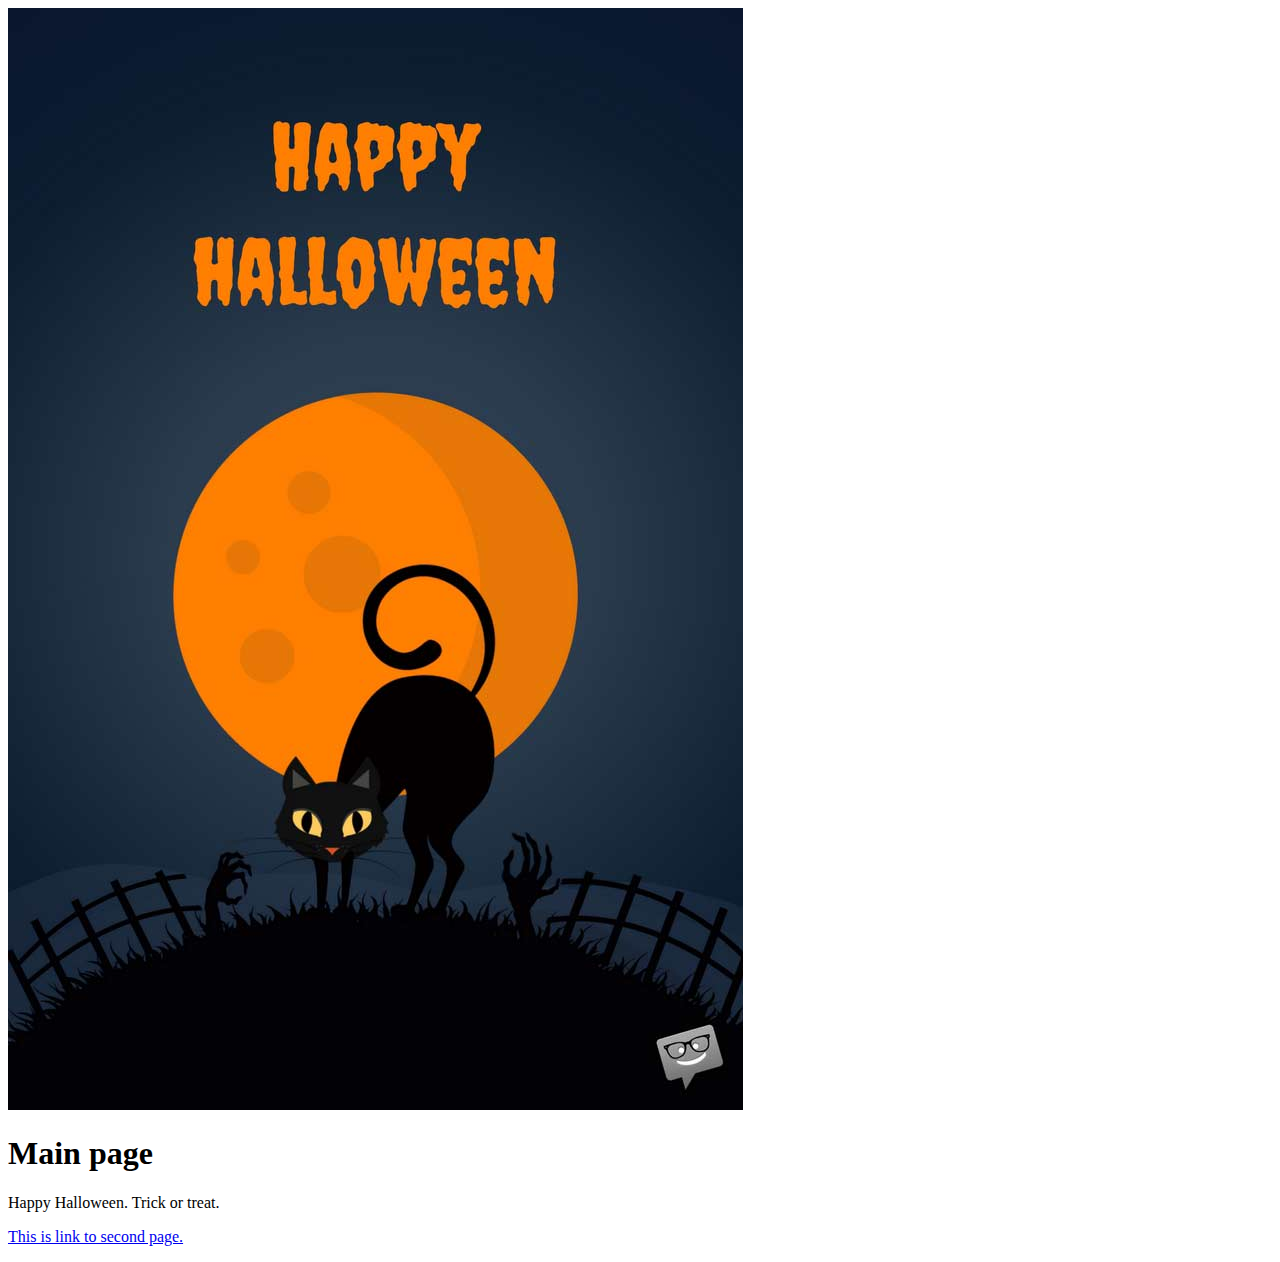
==== index.html @ f3c60052 "update" ====
<!DOCTYPE html>
<html lang="en">
<head>
    <meta charset="UTF-8">
    <meta name="viewport" content="width=device-width, initial-scale=1.0">
    <meta http-equiv="X-UA-Compatible" content="ie=edge">
    <title>Main</title>
</head>
<body>
    <div id="wrapper">
    <div class= "mygrid">
        <scetion class="left">
            <img src="images/happy-Halloween-8.jpg" alt="Happy Halloween">
        </scetion>

        <scetion class="right">
            <h1>Main page</h1>
            <p>
                Happy Halloween. Trick or treat.
            </p>
            <p><a href="more/index.html">This is link to second page.</p>
        </scetion>
</div>
</div>
</body>
</html>
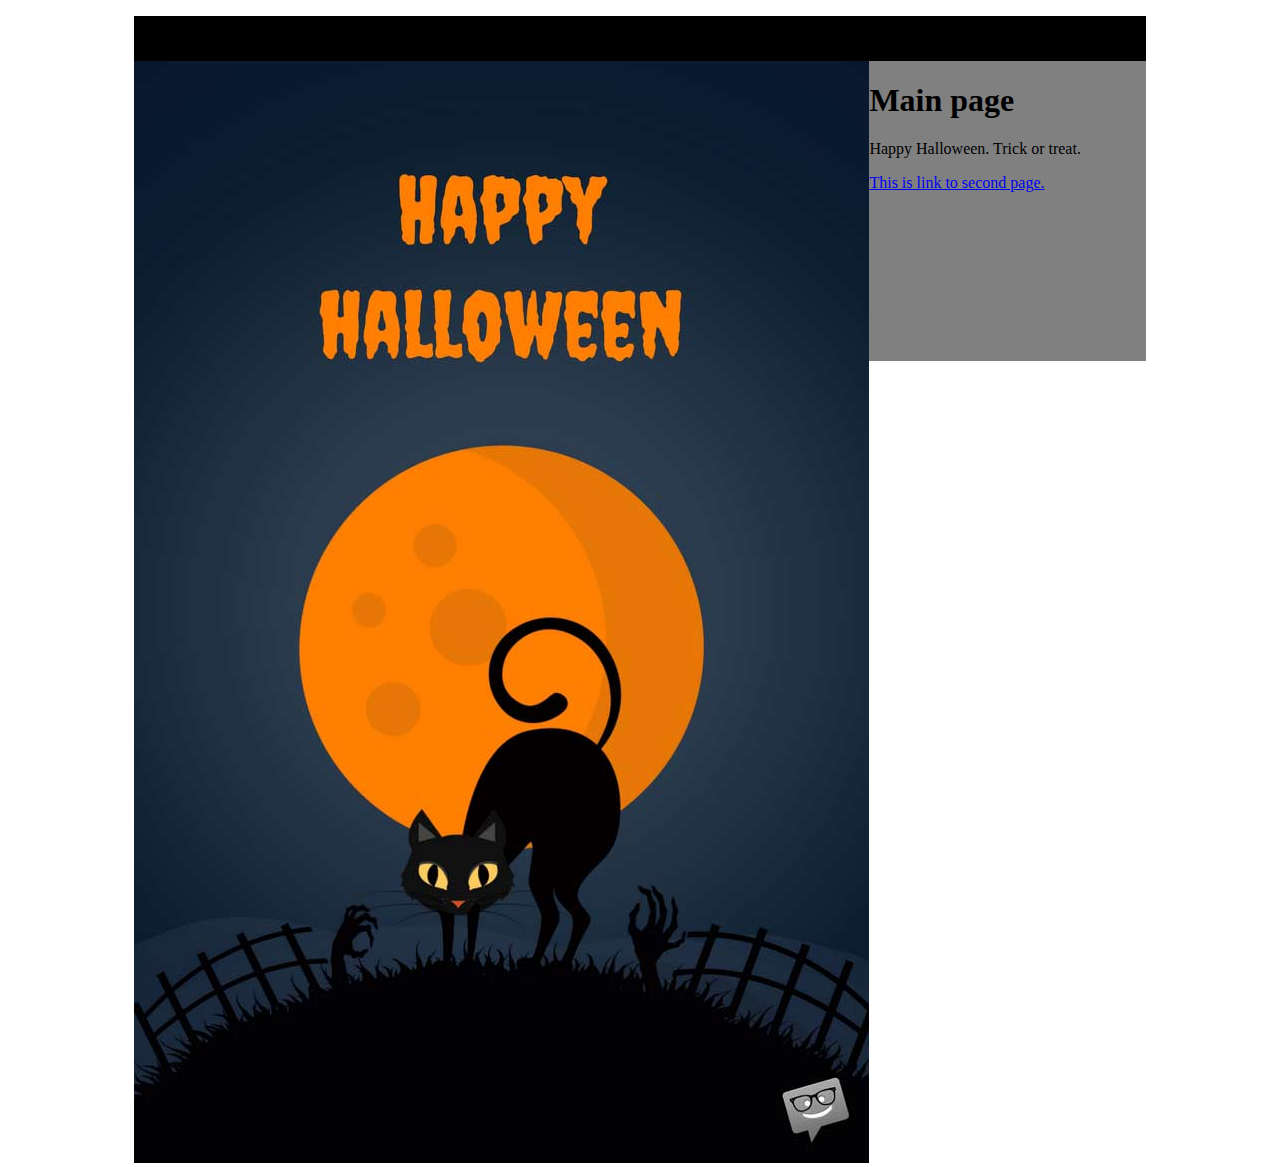
==== commit 00cf0eee: "fixed" ====
--- a/index.html
+++ b/index.html
@@ -5,6 +5,7 @@
     <meta name="viewport" content="width=device-width, initial-scale=1.0">
     <meta http-equiv="X-UA-Compatible" content="ie=edge">
     <title>Main</title>
+    <link rel="stylesheet" href="style.css">
 </head>
 <body>
     <div id="wrapper">
--- a/style.css
+++ b/style.css
@@ -0,0 +1,60 @@
+#wrapper{
+
+    display:flex;
+
+    justify-content: center;
+
+    align-items: center;
+
+    height: 40vh
+
+
+
+}
+
+
+
+
+
+.mygrid{
+
+    display: grid;
+
+    width:80%;
+
+    grid-template-rows: 15px 30px 300px;
+
+    grid-template-columns: 1fr 2fr;
+
+    background-color:black;
+
+}
+
+
+
+
+.left
+
+{
+
+    grid-row: 3/4; 
+
+    grid-column: 1/2;
+
+    background-color:orange;
+
+}
+
+
+
+.right
+
+{
+
+    grid-row:3/4;
+
+    grid-column: 2/3;
+
+    background-color: grey;
+
+}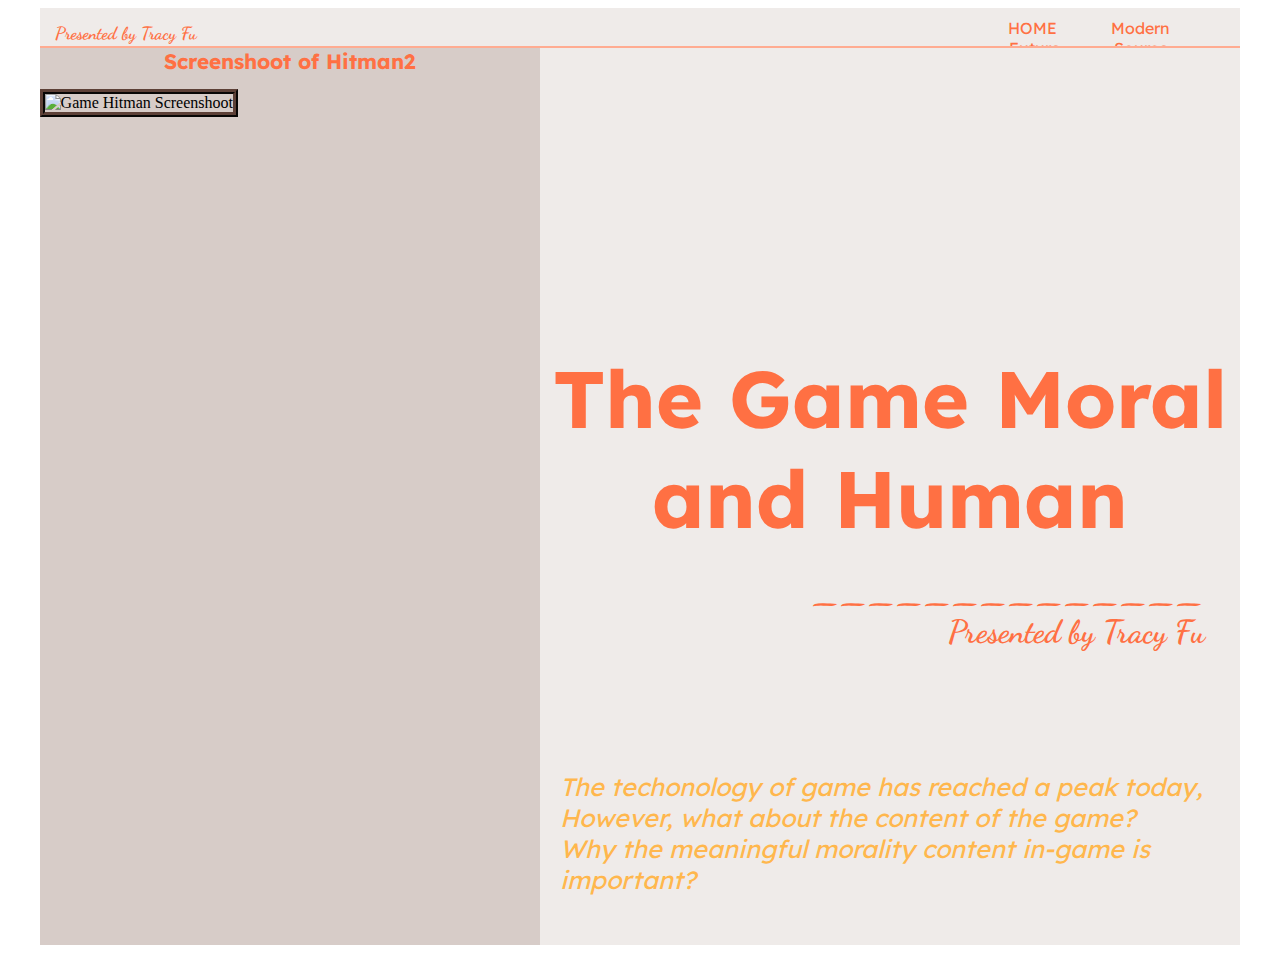
==== commit 69a57d00: "Add files via upload" ====
--- a/index.html
+++ b/index.html
@@ -1,27 +1,57 @@
-<!DOCTYPE html>
-<html lang="en">
-<head>
-    <meta charset="UTF-8">
-    <meta name="viewport" content="width=device-width, initial-scale=1.0">
-    <meta http-equiv="X-UA-Compatible" content="ie=edge">
-    <title>Main</title>
-    <link rel="stylesheet" href="style.css">
-</head>
-<body>
-    <div id="wrapper">
-    <div class= "mygrid">
-        <scetion class="left">
-            <img src="images/happy-Halloween-8.jpg" alt="Happy Halloween">
-        </scetion>
-
-        <scetion class="right">
-            <h1>Main page</h1>
-            <p>
-                Happy Halloween. Trick or treat.
-            </p>
-            <p><a href="more/index.html">This is link to second page.</p>
-        </scetion>
-</div>
-</div>
-</body>
+<!DOCTYPE html>
+<html lang="en">
+<head>
+    <meta charset="UTF-8">
+    <meta name="viewport" content="width=device-width, initial-scale=1.0">
+    <meta http-equiv="X-UA-Compatible" content="ie=edge">
+    <title>Index</title>
+    <link rel="stylesheet" href="style.css">
+    <link href="https://fonts.googleapis.com/css?family=Lexend+Deca&display=swap" rel="stylesheet">
+    <link href="https://fonts.googleapis.com/css?family=Dancing+Script&display=swap" rel="stylesheet">
+
+
+</head>
+<body>
+    <div id="wrapper">
+
+        <div class="mygrid">
+
+            <section class= "header">
+                <h4>Presented by Tracy Fu</h4>
+            </section>
+
+
+            <nav>
+                <ul>
+                    <li><a href = "index.html"> HOME </a></li>
+                    <li><a href = "content1.html">Modern</a></li>
+                    <li><a href = "content2.html">Future</a></li>
+                    <li><a href = "source.html">Source</a></li>
+                </ul>
+            </nav>
+
+            <section class="left">
+                <h5>Screenshoot of Hitman2</h5>
+                <img src = "image/Hitman2.png" alt="Game Hitman Screenshoot">
+                    
+            </section>
+
+            <section class = "right">
+                
+                <h1 >The Game Moral and Human</h1>
+                <h2> ______________<br>
+                    Presented by Tracy Fu
+                </h2>
+
+                <p> 
+                    The techonology of game has reached a peak today, <br>
+                    However, what about the content of the game? <br>
+                    Why the meaningful morality content in-game is important? <br>
+                </p>
+
+            </section>
+
+        </div>
+    </div>
+</body>
 </html>--- a/style.css
+++ b/style.css
@@ -1,60 +1,183 @@
-#wrapper{
-
-    display:flex;
-
-    justify-content: center;
-
-    align-items: center;
-
-    height: 40vh
-
-
-
-}
-
-
-
-
-
-.mygrid{
-
-    display: grid;
-
-    width:80%;
-
-    grid-template-rows: 15px 30px 300px;
-
-    grid-template-columns: 1fr 2fr;
-
-    background-color:black;
-
-}
-
-
-
-
-.left
-
-{
-
-    grid-row: 3/4; 
-
-    grid-column: 1/2;
-
-    background-color:orange;
-
-}
-
-
-
-.right
-
-{
-
-    grid-row:3/4;
-
-    grid-column: 2/3;
-
-    background-color: grey;
-
-}+/*
+color list:
+    #EFEBE9 light grey white,text base
+    #FF7043 bright organe, text color
+    #5D4037, brown, text hover color
+    #FFB74D light organe, board
+    #D7CCC8 middle grey white, background
+    #FFF8E1 egg yellow, back bround
+    #FFAB91 pink organe
+*/
+
+
+
+#wrapper{
+    display:flex;
+    justify-content: center;
+    align-items: center;
+    background-size: auto;
+    
+}
+
+
+.mygrid{
+    display: grid;
+    width:95%;
+    margin: 0;
+    grid-template-rows: 40px 1fr;
+    grid-template-columns: 500px auto 50px;
+    background-color:#D7CCC8;
+}
+
+
+.header
+{
+    grid-row:1/2;
+    grid-column: 1/5;
+    background-color:  #EFEBE9;
+    border-bottom: 2px solid #FFAB91;
+}
+
+
+.left
+{
+    grid-row-start: 2;
+    grid-column: 1/2;
+    background-color:#D7CCC8;
+}
+
+
+
+.right
+{
+    grid-row-start: 2;
+    grid-column: 2/6;
+    background-color: #EFEBE9;
+}
+
+
+nav{
+  grid-row:1/2;
+  grid-column: 5/6;
+  background-color: #EFEBE9;
+  display:flex;
+  justify-content: space-between;
+  border-bottom: 2px solid #FFAB91;
+  width:100%;
+}
+
+ul{
+  margin:0px;
+  padding:0px;
+  list-style: none;
+  overflow:hidden;
+  width:100%;
+  text-align: center;
+  padding: 10px;
+  border-bottom: none;
+
+}
+
+li
+{
+list-style: none;
+display: inline;
+padding: 25px;
+}
+
+
+li a{
+  text-align:center;
+  color: #FF7043;
+  text-decoration:none;
+  font-family: 'Lexend Deca', sans-serif;
+}
+
+li a:hover{
+  color:#5D4037;
+}
+
+h1
+{
+  color: #FF7043;
+  text-align: center;
+  font-family: 'Lexend Deca', sans-serif;
+  font-size: 5em;
+  margin: 300px 0 0 0;
+  padding: 0px;
+  
+}
+
+h2
+{
+  text-align: right;
+  margin-right: 5%;
+  margin-bottom: 100px;
+  padding-right: 0px;
+  color: #FF7043;
+  font-family: 'Dancing Script', cursive;
+  font-size: 2em;
+}
+
+h3{
+  color: #FF7043;
+  text-align: center;
+  font-family: 'Lexend Deca', sans-serif;
+  font-size: 1.8em;
+  margin: 60px 0 0 0;
+  padding: 0px;
+  text-decoration: underline;
+}
+
+h4
+{
+  color: #FF7043;
+  font-family: 'Dancing Script', cursive;
+  margin: 15px;
+  font-size: 1.1em;
+}
+
+h5
+{
+  color: #FF7043;
+  text-align: center;
+  font-family: 'Lexend Deca', sans-serif;
+  font-size: 1.3em;
+  margin: 0;
+  padding: 0;
+}
+
+p
+{
+  text-align:left;
+  color: #FFB74D;
+  padding: 5%;
+  font-family: 'Lexend Deca', sans-serif;
+  font-style: italic;
+  font-size: 25px;
+  margin-bottom: 30px;
+  padding: 20px
+}
+p a
+{
+  text-align:center;
+  color: #FF7043;
+  text-decoration:underline;
+  font-family: 'Lexend Deca', sans-serif;
+}
+
+p a:hover{
+  color:#5D4037;
+}
+
+img
+{
+  width: 98%;
+  height: 800px;
+  border: 5px ridge #5D4037;
+  margin-top: 15px;
+
+}
+
+
+
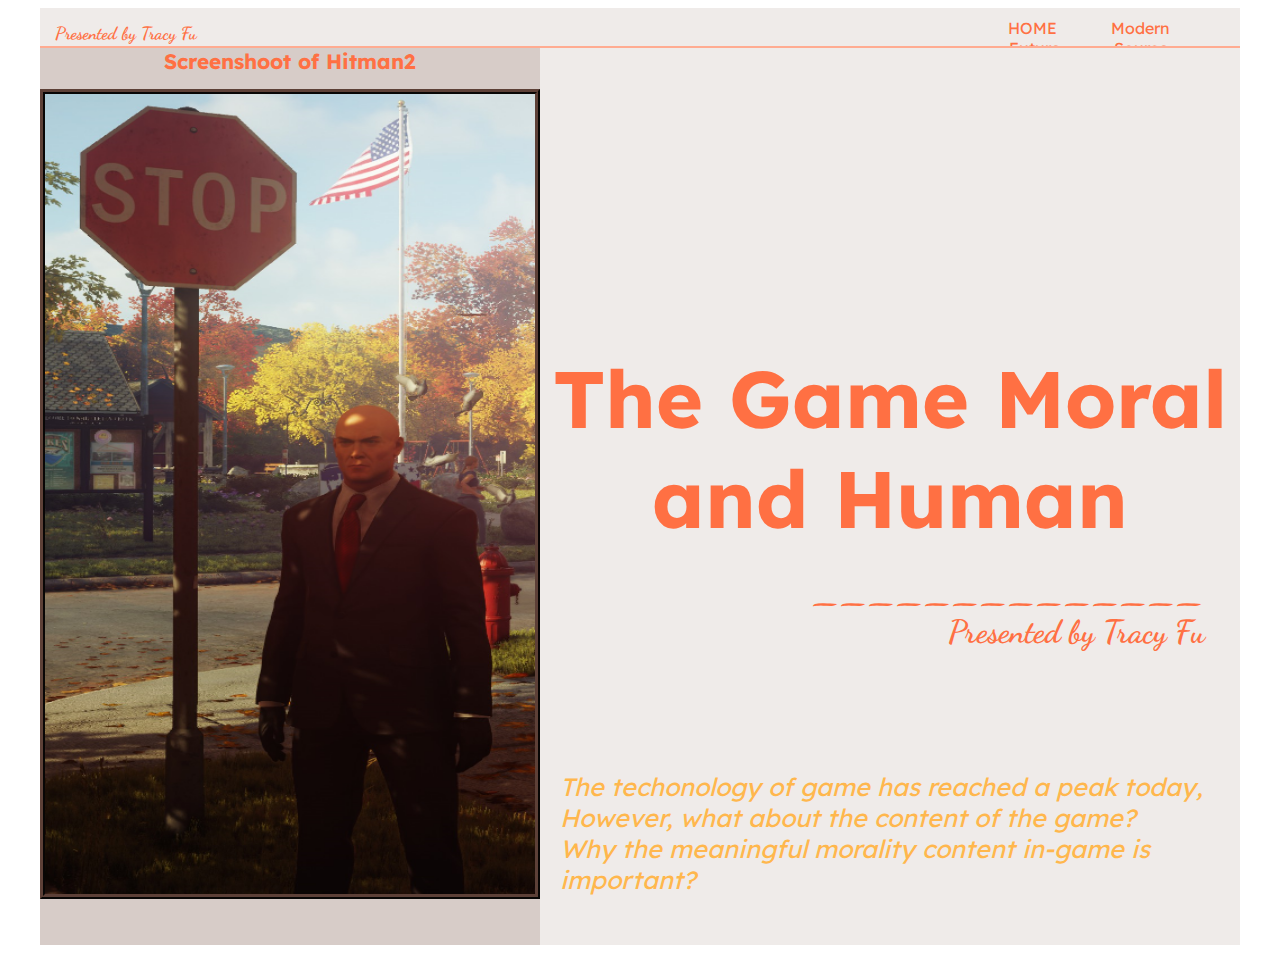
==== commit cfbb5e64: "Update index.html" ====
--- a/index.html
+++ b/index.html
@@ -32,7 +32,7 @@
 
             <section class="left">
                 <h5>Screenshoot of Hitman2</h5>
-                <img src = "image/Hitman2.png" alt="Game Hitman Screenshoot">
+                <img src = "images/Hitman2.png" alt="Game Hitman Screenshoot">
                     
             </section>
 
@@ -54,4 +54,4 @@
         </div>
     </div>
 </body>
-</html>+</html>
